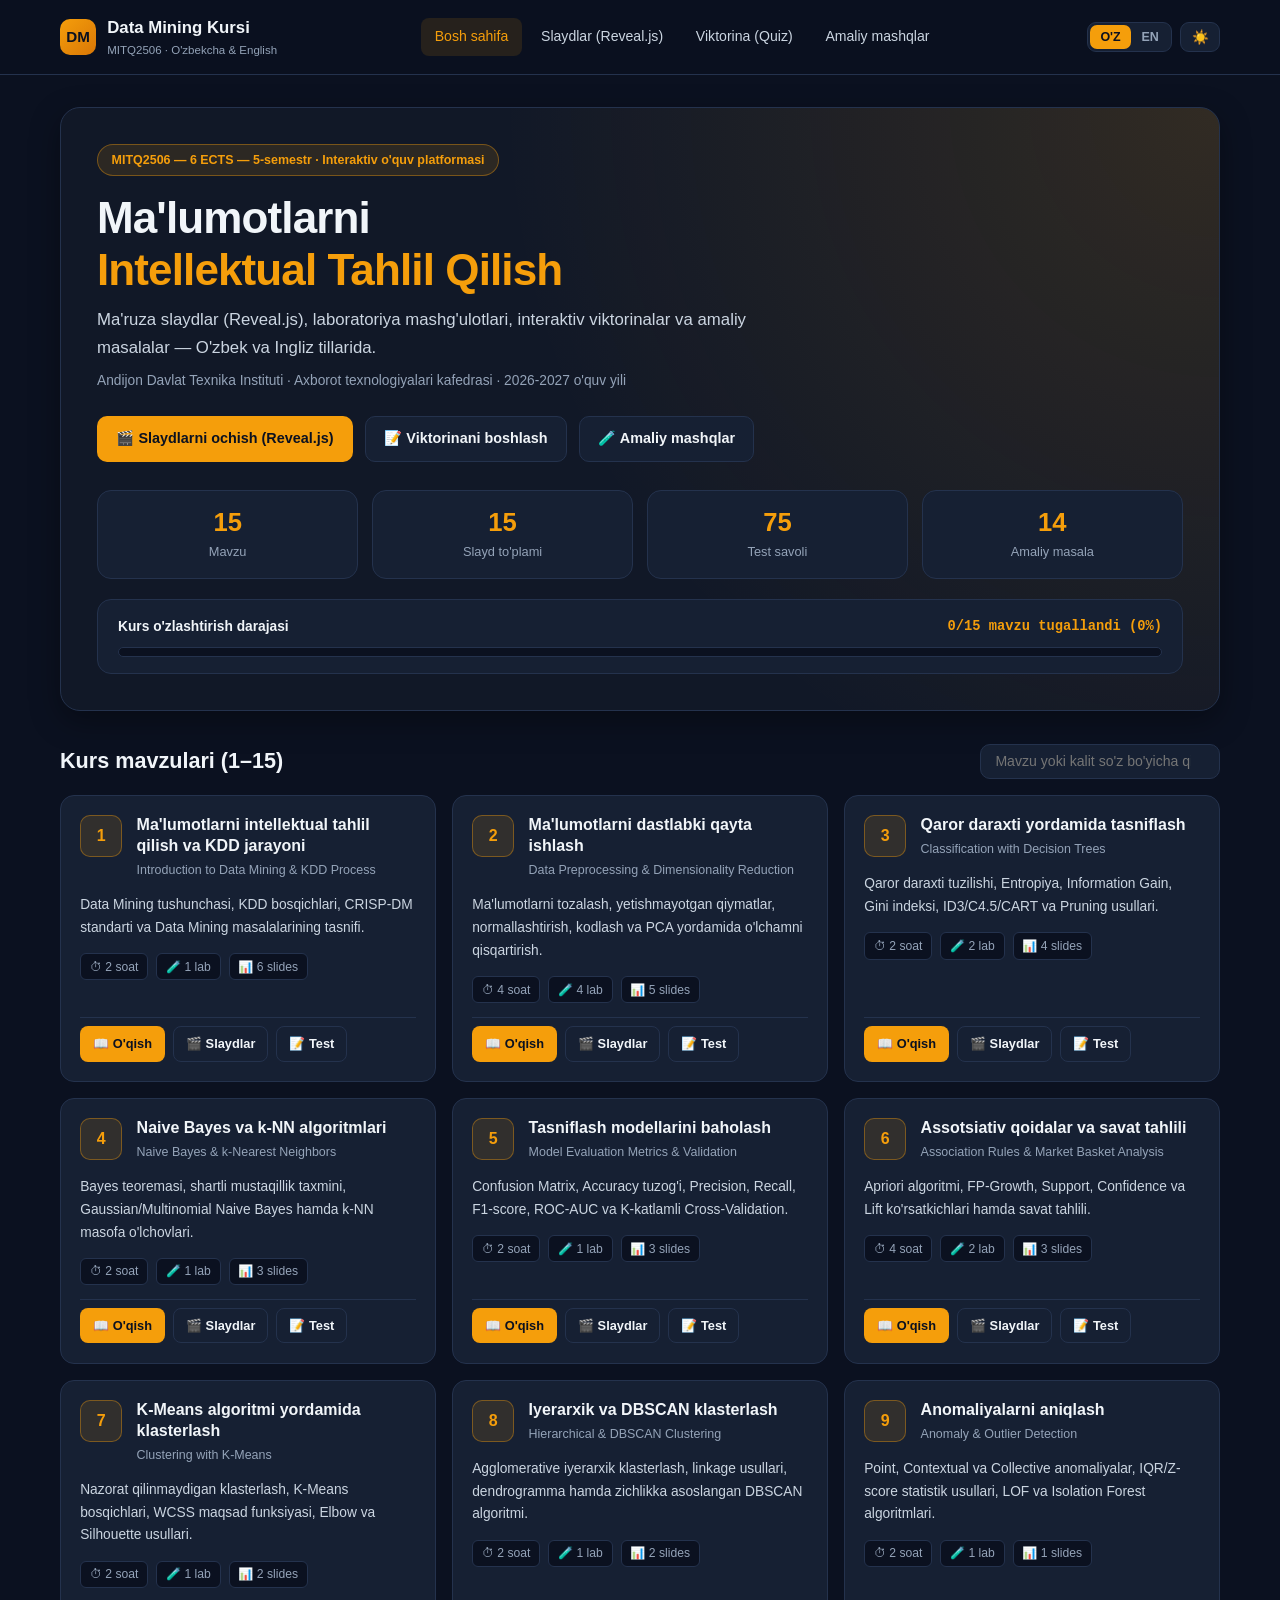
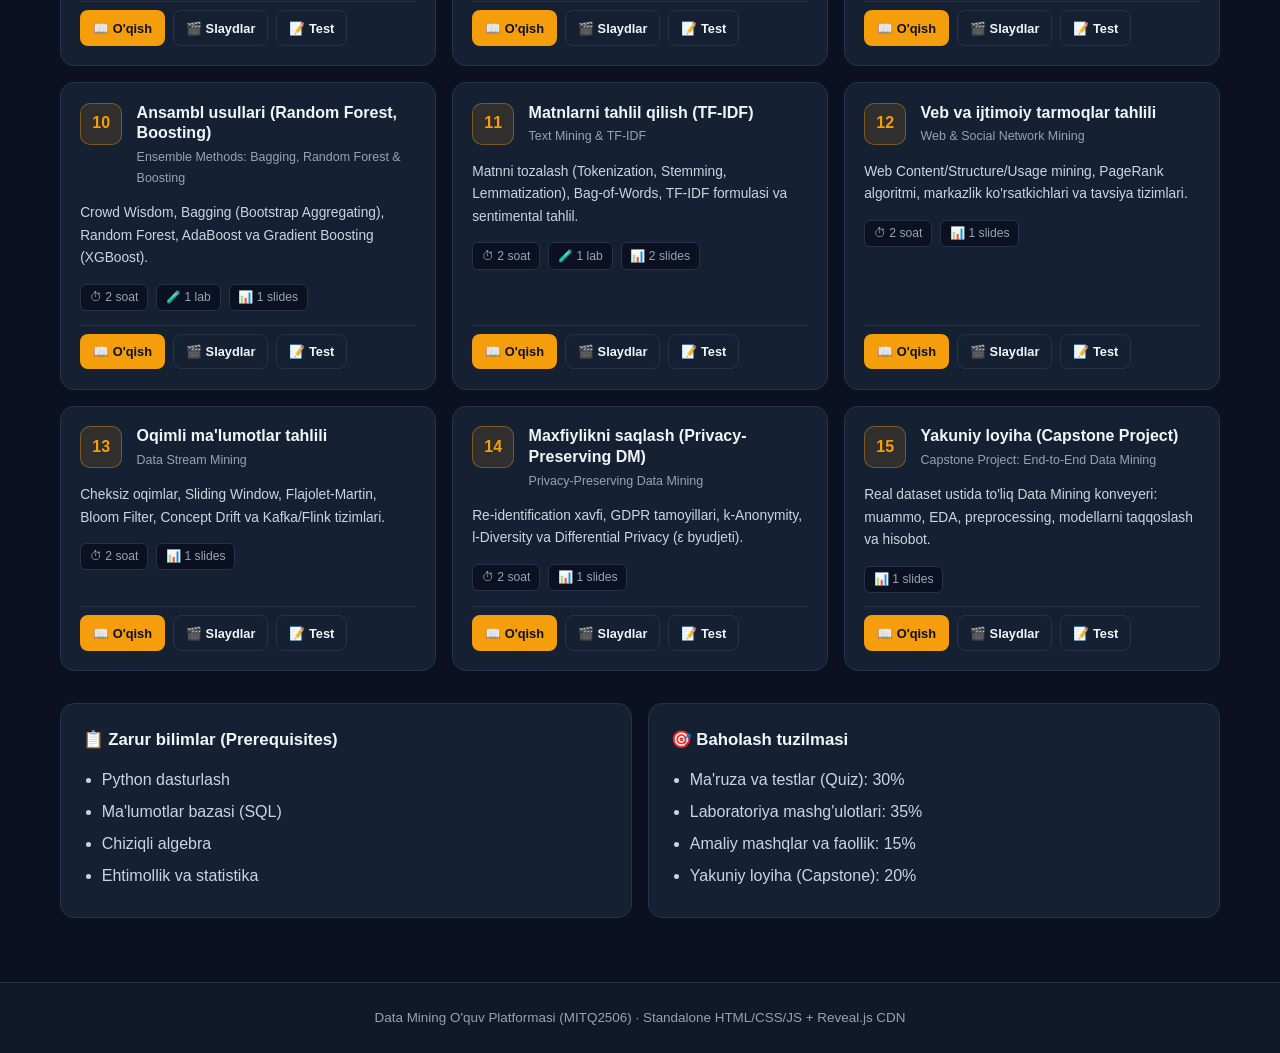
==== index.html @ debf4caa "Initial course platform" ====
<!DOCTYPE html>
<html lang="uz">
<head>
  <meta charset="UTF-8">
  <meta name="viewport" content="width=device-width, initial-scale=1.0">
  <title>Data Mining Kursi (MITQ2506) — Interactive Learning Platform</title>
  <link rel="stylesheet" href="css/styles.css">
</head>
<body>
  <header class="site-header" id="site-header"></header>
  <main class="container" id="home-root"></main>
  <footer class="site-footer" id="site-footer"></footer>

  <script src="js/i18n.js"></script>
  <script src="js/data-topics-1.js"></script>
  <script src="js/data-topics-2.js"></script>
  <script src="js/data-topics-3.js"></script>
  <script src="js/data-practice.js"></script>
  <script src="js/app.js"></script>
</body>
</html>
---- css/styles.css ----
:root {
  --bg-primary: #0b1120;
  --bg-secondary: #111827;
  --bg-card: #162033;
  --bg-card-hover: #1c2942;
  --bg-code: #080d18;
  --border-color: #24324d;
  --border-accent: rgba(245, 158, 11, 0.38);
  --text-primary: #f1f5f9;
  --text-secondary: #cbd5e1;
  --text-muted: #94a3b8;
  --accent: #f59e0b;
  --accent-hover: #fbbf24;
  --accent-soft: rgba(245, 158, 11, 0.12);
  --emerald: #10b981;
  --emerald-soft: rgba(16, 185, 129, 0.14);
  --red: #ef4444;
  --red-soft: rgba(239, 68, 68, 0.14);
  --blue: #3b82f6;
  --blue-soft: rgba(59, 130, 246, 0.14);
  --shadow: 0 10px 30px rgba(0, 0, 0, 0.35);
  --radius: 14px;
  --font-sans: 'Inter', -apple-system, BlinkMacSystemFont, 'Segoe UI', Roboto, sans-serif;
  --font-mono: 'JetBrains Mono', 'Fira Code', Consolas, monospace;
}

[data-theme="light"] {
  --bg-primary: #f8fafc;
  --bg-secondary: #ffffff;
  --bg-card: #ffffff;
  --bg-card-hover: #f1f5f9;
  --bg-code: #0f172a;
  --border-color: #e2e8f0;
  --border-accent: rgba(217, 119, 6, 0.45);
  --text-primary: #0f172a;
  --text-secondary: #334155;
  --text-muted: #64748b;
  --accent: #d97706;
  --accent-hover: #b45309;
  --accent-soft: rgba(217, 119, 6, 0.1);
  --shadow: 0 8px 24px rgba(15, 23, 42, 0.08);
}

*, *::before, *::after {
  box-sizing: border-box;
}

html {
  scroll-behavior: smooth;
}

body {
  margin: 0;
  font-family: var(--font-sans);
  background-color: var(--bg-primary);
  color: var(--text-primary);
  line-height: 1.65;
  min-height: 100vh;
  display: flex;
  flex-direction: column;
}

a {
  color: var(--accent);
  text-decoration: none;
}

a:hover {
  text-decoration: underline;
}

/* Header & Navigation */
.site-header {
  position: sticky;
  top: 0;
  z-index: 50;
  background: rgba(11, 17, 32, 0.9);
  backdrop-filter: blur(12px);
  border-bottom: 1px solid var(--border-color);
}

[data-theme="light"] .site-header {
  background: rgba(255, 255, 255, 0.92);
}

.header-inner {
  max-width: 1200px;
  margin: 0 auto;
  padding: 0.85rem 1.25rem;
  display: flex;
  align-items: center;
  justify-content: space-between;
  gap: 1rem;
  flex-wrap: wrap;
}

.brand {
  display: flex;
  align-items: center;
  gap: 0.7rem;
  color: var(--text-primary);
  font-weight: 700;
  font-size: 1.05rem;
  text-decoration: none !important;
}

.brand-badge {
  width: 36px;
  height: 36px;
  border-radius: 10px;
  background: linear-gradient(135deg, #f59e0b, #d97706);
  color: #0b1120;
  display: grid;
  place-items: center;
  font-weight: 800;
  font-size: 0.95rem;
}

.brand-sub {
  display: block;
  font-size: 0.72rem;
  font-weight: 500;
  color: var(--text-muted);
}

.nav-links {
  display: flex;
  align-items: center;
  gap: 0.35rem;
  flex-wrap: wrap;
}

.nav-link {
  padding: 0.45rem 0.85rem;
  border-radius: 8px;
  font-size: 0.88rem;
  font-weight: 500;
  color: var(--text-secondary);
  transition: background 0.18s, color 0.18s;
  text-decoration: none !important;
}

.nav-link:hover,
.nav-link.active {
  background: var(--accent-soft);
  color: var(--accent);
}

.header-controls {
  display: flex;
  align-items: center;
  gap: 0.5rem;
}

.lang-toggle {
  display: inline-flex;
  background: var(--bg-card);
  border: 1px solid var(--border-color);
  border-radius: 9px;
  padding: 2px;
}

.lang-btn {
  border: none;
  background: transparent;
  color: var(--text-muted);
  font-size: 0.78rem;
  font-weight: 600;
  padding: 0.32rem 0.65rem;
  border-radius: 7px;
  cursor: pointer;
  transition: all 0.15s;
}

.lang-btn.active {
  background: var(--accent);
  color: #0b1120;
}

.icon-btn {
  background: var(--bg-card);
  border: 1px solid var(--border-color);
  color: var(--text-primary);
  border-radius: 9px;
  padding: 0.38rem 0.65rem;
  font-size: 0.85rem;
  cursor: pointer;
  transition: border-color 0.18s;
}

.icon-btn:hover {
  border-color: var(--accent);
}

/* Main container */
.container {
  max-width: 1200px;
  width: 100%;
  margin: 0 auto;
  padding: 2rem 1.25rem 4rem;
  flex: 1;
}

.narrow-container {
  max-width: 920px;
}

/* Hero */
.hero {
  background: radial-gradient(circle at top right, rgba(245, 158, 11, 0.14), transparent 55%),
              var(--bg-secondary);
  border: 1px solid var(--border-color);
  border-radius: 20px;
  padding: 2.25rem;
  margin-bottom: 2rem;
  box-shadow: var(--shadow);
}

.pill {
  display: inline-flex;
  align-items: center;
  gap: 0.4rem;
  font-size: 0.78rem;
  font-weight: 600;
  color: var(--accent);
  background: var(--accent-soft);
  border: 1px solid var(--border-accent);
  padding: 0.3rem 0.85rem;
  border-radius: 999px;
  margin-bottom: 1rem;
}

.hero h1 {
  margin: 0 0 0.65rem;
  font-size: clamp(1.85rem, 3.6vw, 2.75rem);
  line-height: 1.18;
  letter-spacing: -0.02em;
}

.hero h1 span {
  color: var(--accent);
}

.hero-subtitle {
  color: var(--text-secondary);
  font-size: 1.05rem;
  max-width: 720px;
  margin: 0 0 0.5rem;
}

.hero-meta {
  color: var(--text-muted);
  font-size: 0.86rem;
  margin-bottom: 1.5rem;
}

.hero-actions {
  display: flex;
  flex-wrap: wrap;
  gap: 0.75rem;
  margin-bottom: 1.75rem;
}

.btn {
  display: inline-flex;
  align-items: center;
  justify-content: center;
  gap: 0.45rem;
  padding: 0.62rem 1.15rem;
  border-radius: 10px;
  font-weight: 600;
  font-size: 0.9rem;
  border: 1px solid transparent;
  cursor: pointer;
  transition: transform 0.12s, background 0.18s, border-color 0.18s;
  text-decoration: none !important;
}

.btn:hover {
  transform: translateY(-1px);
}

.btn-primary {
  background: var(--accent);
  color: #0b1120;
}

.btn-primary:hover {
  background: var(--accent-hover);
}

.btn-secondary {
  background: var(--bg-card);
  color: var(--text-primary);
  border-color: var(--border-color);
}

.btn-secondary:hover {
  border-color: var(--accent);
  color: var(--accent);
}

.btn-emerald {
  background: var(--emerald-soft);
  color: var(--emerald);
  border-color: rgba(16, 185, 129, 0.35);
}

.btn-sm {
  padding: 0.4rem 0.75rem;
  font-size: 0.8rem;
  border-radius: 8px;
}

/* Stats & Progress */
.stats-grid {
  display: grid;
  grid-template-columns: repeat(auto-fit, minmax(150px, 1fr));
  gap: 0.85rem;
  margin-bottom: 1.25rem;
}

.stat-card {
  background: var(--bg-card);
  border: 1px solid var(--border-color);
  border-radius: var(--radius);
  padding: 1rem;
  text-align: center;
}

.stat-value {
  font-size: 1.6rem;
  font-weight: 800;
  color: var(--accent);
  line-height: 1.2;
}

.stat-label {
  font-size: 0.8rem;
  color: var(--text-muted);
  margin-top: 0.2rem;
}

.progress-box {
  background: var(--bg-card);
  border: 1px solid var(--border-color);
  border-radius: var(--radius);
  padding: 1rem 1.25rem;
}

.progress-header {
  display: flex;
  justify-content: space-between;
  align-items: center;
  font-size: 0.86rem;
  font-weight: 600;
  margin-bottom: 0.55rem;
}

.progress-track {
  width: 100%;
  height: 10px;
  border-radius: 999px;
  background: var(--bg-primary);
  overflow: hidden;
  border: 1px solid var(--border-color);
}

.progress-fill {
  height: 100%;
  background: linear-gradient(90deg, #f59e0b, #10b981);
  border-radius: 999px;
  transition: width 0.35s ease;
}

/* Filter bar */
.section-header {
  display: flex;
  align-items: center;
  justify-content: space-between;
  gap: 1rem;
  flex-wrap: wrap;
  margin: 2rem 0 1rem;
}

.section-title {
  margin: 0;
  font-size: 1.35rem;
  font-weight: 700;
}

.search-input {
  background: var(--bg-card);
  border: 1px solid var(--border-color);
  color: var(--text-primary);
  padding: 0.52rem 0.9rem;
  border-radius: 10px;
  font-size: 0.88rem;
  min-width: 240px;
}

.search-input:focus {
  outline: none;
  border-color: var(--accent);
}

/* Topics Grid */
.topics-grid {
  display: grid;
  grid-template-columns: repeat(auto-fill, minmax(340px, 1fr));
  gap: 1rem;
}

.topic-card {
  background: var(--bg-card);
  border: 1px solid var(--border-color);
  border-radius: var(--radius);
  padding: 1.2rem;
  display: flex;
  flex-direction: column;
  gap: 0.85rem;
  transition: border-color 0.2s, transform 0.15s, background 0.2s;
}

.topic-card:hover {
  border-color: var(--border-accent);
  background: var(--bg-card-hover);
  transform: translateY(-2px);
}

.topic-card-top {
  display: flex;
  align-items: flex-start;
  gap: 0.9rem;
}

.topic-num {
  width: 42px;
  height: 42px;
  flex-shrink: 0;
  border-radius: 10px;
  display: grid;
  place-items: center;
  font-weight: 800;
  font-size: 1rem;
  background: var(--accent-soft);
  color: var(--accent);
  border: 1px solid var(--border-accent);
}

.topic-num.done {
  background: var(--emerald-soft);
  color: var(--emerald);
  border-color: rgba(16, 185, 129, 0.4);
}

.topic-title {
  font-weight: 700;
  font-size: 1rem;
  line-height: 1.3;
  color: var(--text-primary);
}

.topic-subtitle {
  font-size: 0.78rem;
  color: var(--text-muted);
  margin-top: 0.2rem;
}

.topic-desc {
  font-size: 0.86rem;
  color: var(--text-secondary);
  margin: 0;
}

.topic-meta {
  display: flex;
  flex-wrap: wrap;
  gap: 0.5rem;
  font-size: 0.76rem;
  color: var(--text-muted);
}

.tag {
  background: var(--bg-primary);
  border: 1px solid var(--border-color);
  padding: 0.16rem 0.55rem;
  border-radius: 6px;
}

.topic-actions {
  display: flex;
  flex-wrap: wrap;
  gap: 0.5rem;
  margin-top: auto;
  padding-top: 0.5rem;
  border-top: 1px solid var(--border-color);
}

/* Info Grid (Prerequisites & Rubric) */
.info-grid {
  display: grid;
  grid-template-columns: repeat(auto-fit, minmax(290px, 1fr));
  gap: 1rem;
  margin-top: 2rem;
}

.panel {
  background: var(--bg-card);
  border: 1px solid var(--border-color);
  border-radius: var(--radius);
  padding: 1.35rem;
}

.panel h3 {
  margin-top: 0;
  font-size: 1.05rem;
  margin-bottom: 0.85rem;
}

/* Topic Page Layout */
.topic-layout {
  display: grid;
  grid-template-columns: 260px 1fr;
  gap: 1.75rem;
  align-items: start;
}

@media (max-width: 900px) {
  .topic-layout {
    grid-template-columns: 1fr;
  }
}

.sidebar {
  position: sticky;
  top: 76px;
  background: var(--bg-card);
  border: 1px solid var(--border-color);
  border-radius: var(--radius);
  padding: 1rem;
  max-height: calc(100vh - 96px);
  overflow-y: auto;
}

.sidebar-title {
  font-size: 0.78rem;
  text-transform: uppercase;
  letter-spacing: 0.06em;
  color: var(--text-muted);
  margin-bottom: 0.6rem;
  font-weight: 700;
}

.sidebar-item {
  display: flex;
  align-items: center;
  gap: 0.55rem;
  padding: 0.45rem 0.6rem;
  border-radius: 8px;
  font-size: 0.82rem;
  color: var(--text-secondary);
  text-decoration: none !important;
  margin-bottom: 0.2rem;
}

.sidebar-item:hover {
  background: var(--bg-card-hover);
  color: var(--text-primary);
}

.sidebar-item.active {
  background: var(--accent-soft);
  color: var(--accent);
  font-weight: 600;
}

/* Lecture Article */
.lecture-card {
  background: var(--bg-secondary);
  border: 1px solid var(--border-color);
  border-radius: 18px;
  padding: 2rem;
  margin-bottom: 1.5rem;
}

.lecture-section {
  padding-bottom: 1.4rem;
  margin-bottom: 1.4rem;
  border-bottom: 1px solid var(--border-color);
}

.lecture-section:last-child {
  border-bottom: none;
  margin-bottom: 0;
  padding-bottom: 0;
}

.lecture-section h2 {
  font-size: 1.25rem;
  color: var(--accent);
  margin: 0 0 0.75rem;
}

.lecture-section h3 {
  font-size: 1.02rem;
  margin: 1rem 0 0.45rem;
}

.formula-box {
  background: var(--bg-code);
  color: #fde68a;
  border: 1px solid var(--border-accent);
  border-radius: 10px;
  padding: 0.75rem 1rem;
  font-family: var(--font-mono);
  font-size: 0.92rem;
  margin: 0.75rem 0;
  overflow-x: auto;
}

.callout {
  background: var(--blue-soft);
  border-left: 4px solid var(--blue);
  padding: 0.85rem 1rem;
  border-radius: 0 10px 10px 0;
  margin: 0.9rem 0;
  font-size: 0.92rem;
}

.callout.warn {
  background: var(--accent-soft);
  border-left-color: var(--accent);
}

/* Tables */
.data-table-wrap {
  overflow-x: auto;
  margin: 0.9rem 0;
}

table.data-table {
  width: 100%;
  border-collapse: collapse;
  font-size: 0.88rem;
}

table.data-table th,
table.data-table td {
  border: 1px solid var(--border-color);
  padding: 0.55rem 0.75rem;
  text-align: left;
}

table.data-table th {
  background: var(--bg-card);
  color: var(--accent);
  font-weight: 600;
}

/* Code Block */
.code-wrap {
  background: var(--bg-code);
  border: 1px solid var(--border-color);
  border-radius: 12px;
  overflow: hidden;
  margin: 1rem 0;
}

.code-header {
  display: flex;
  justify-content: space-between;
  align-items: center;
  padding: 0.5rem 0.9rem;
  background: rgba(255, 255, 255, 0.04);
  border-bottom: 1px solid var(--border-color);
  font-size: 0.78rem;
  color: #94a3b8;
  font-family: var(--font-mono);
}

.code-wrap pre {
  margin: 0;
  padding: 1rem;
  overflow-x: auto;
  font-family: var(--font-mono);
  font-size: 0.84rem;
  line-height: 1.55;
  color: #e2e8f0;
}

/* Quiz Engine */
.quiz-box {
  background: var(--bg-secondary);
  border: 1px solid var(--border-color);
  border-radius: 18px;
  padding: 1.5rem;
  margin-bottom: 1.5rem;
}

.quiz-header {
  display: flex;
  justify-content: space-between;
  align-items: center;
  flex-wrap: wrap;
  gap: 0.75rem;
  padding-bottom: 1rem;
  margin-bottom: 1.25rem;
  border-bottom: 1px solid var(--border-color);
}

.quiz-question {
  background: var(--bg-card);
  border: 1px solid var(--border-color);
  border-radius: 12px;
  padding: 1.15rem;
  margin-bottom: 1rem;
}

.quiz-q-title {
  font-weight: 600;
  margin-bottom: 0.8rem;
  font-size: 0.96rem;
}

.quiz-options {
  display: grid;
  gap: 0.5rem;
}

.quiz-option {
  width: 100%;
  text-align: left;
  padding: 0.68rem 0.9rem;
  border-radius: 9px;
  border: 1px solid var(--border-color);
  background: var(--bg-secondary);
  color: var(--text-secondary);
  font-size: 0.89rem;
  cursor: pointer;
  display: flex;
  align-items: flex-start;
  gap: 0.65rem;
  transition: border-color 0.15s, background 0.15s;
}

.quiz-option:hover:not(:disabled) {
  border-color: var(--accent);
  color: var(--text-primary);
}

.quiz-option.correct {
  border-color: var(--emerald);
  background: var(--emerald-soft);
  color: var(--text-primary);
}

.quiz-option.wrong {
  border-color: var(--red);
  background: var(--red-soft);
  color: var(--text-primary);
}

.opt-letter {
  font-family: var(--font-mono);
  font-weight: 700;
  font-size: 0.78rem;
  padding: 0.12rem 0.45rem;
  border-radius: 5px;
  background: var(--bg-primary);
  color: var(--accent);
  flex-shrink: 0;
}

.quiz-feedback {
  margin-top: 0.65rem;
  padding: 0.6rem 0.8rem;
  border-radius: 8px;
  font-size: 0.83rem;
}

.quiz-feedback.ok {
  background: var(--emerald-soft);
  color: var(--emerald);
}

.quiz-feedback.bad {
  background: var(--red-soft);
  color: #fca5a5;
}

[data-theme="light"] .quiz-feedback.bad {
  color: #b91c1c;
}

/* Practice & Interactive Calculators */
.tabs {
  display: flex;
  flex-wrap: wrap;
  gap: 0.5rem;
  margin-bottom: 1.25rem;
}

.tab-btn {
  padding: 0.5rem 0.95rem;
  border-radius: 9px;
  border: 1px solid var(--border-color);
  background: var(--bg-card);
  color: var(--text-secondary);
  font-size: 0.86rem;
  font-weight: 600;
  cursor: pointer;
}

.tab-btn.active {
  background: var(--accent);
  color: #0b1120;
  border-color: var(--accent);
}

.practice-card {
  background: var(--bg-card);
  border: 1px solid var(--border-color);
  border-radius: var(--radius);
  padding: 1.25rem;
  margin-bottom: 1rem;
}

.practice-meta {
  display: flex;
  flex-wrap: wrap;
  gap: 0.5rem;
  margin-bottom: 0.6rem;
  font-size: 0.75rem;
}

.badge {
  padding: 0.16rem 0.55rem;
  border-radius: 6px;
  font-weight: 600;
}

.badge-topic { background: var(--blue-soft); color: #60a5fa; }
.badge-easy { background: var(--emerald-soft); color: var(--emerald); }
.badge-medium { background: var(--accent-soft); color: var(--accent); }
.badge-hard { background: var(--red-soft); color: #f87171; }

.collapsible-body {
  display: none;
  margin-top: 0.75rem;
  padding: 0.85rem 1rem;
  border-radius: 10px;
  background: var(--bg-secondary);
  border: 1px solid var(--border-color);
  font-size: 0.89rem;
}

.collapsible-body.open {
  display: block;
}

.calc-grid {
  display: grid;
  grid-template-columns: repeat(auto-fit, minmax(220px, 1fr));
  gap: 0.9rem;
  margin: 1rem 0;
}

.input-group label {
  display: block;
  font-size: 0.8rem;
  color: var(--text-muted);
  margin-bottom: 0.3rem;
}

.input-group input,
.input-group select,
.input-group textarea {
  width: 100%;
  padding: 0.52rem 0.75rem;
  border-radius: 8px;
  border: 1px solid var(--border-color);
  background: var(--bg-primary);
  color: var(--text-primary);
  font-family: inherit;
  font-size: 0.88rem;
}

.result-grid {
  display: grid;
  grid-template-columns: repeat(auto-fit, minmax(150px, 1fr));
  gap: 0.75rem;
  margin-top: 1rem;
}

.result-box {
  background: var(--bg-primary);
  border: 1px solid var(--border-color);
  border-radius: 10px;
  padding: 0.8rem;
  text-align: center;
}

.result-box .val {
  font-size: 1.25rem;
  font-weight: 800;
  color: var(--accent);
  font-family: var(--font-mono);
}

.result-box .lbl {
  font-size: 0.75rem;
  color: var(--text-muted);
}

/* Footer */
.site-footer {
  border-top: 1px solid var(--border-color);
  background: var(--bg-secondary);
  padding: 1.5rem 1.25rem;
  text-align: center;
  font-size: 0.84rem;
  color: var(--text-muted);
}

@media (max-width: 640px) {
  .hero { padding: 1.4rem; }
  .lecture-card { padding: 1.25rem; }
  .topics-grid { grid-template-columns: 1fr; }
}
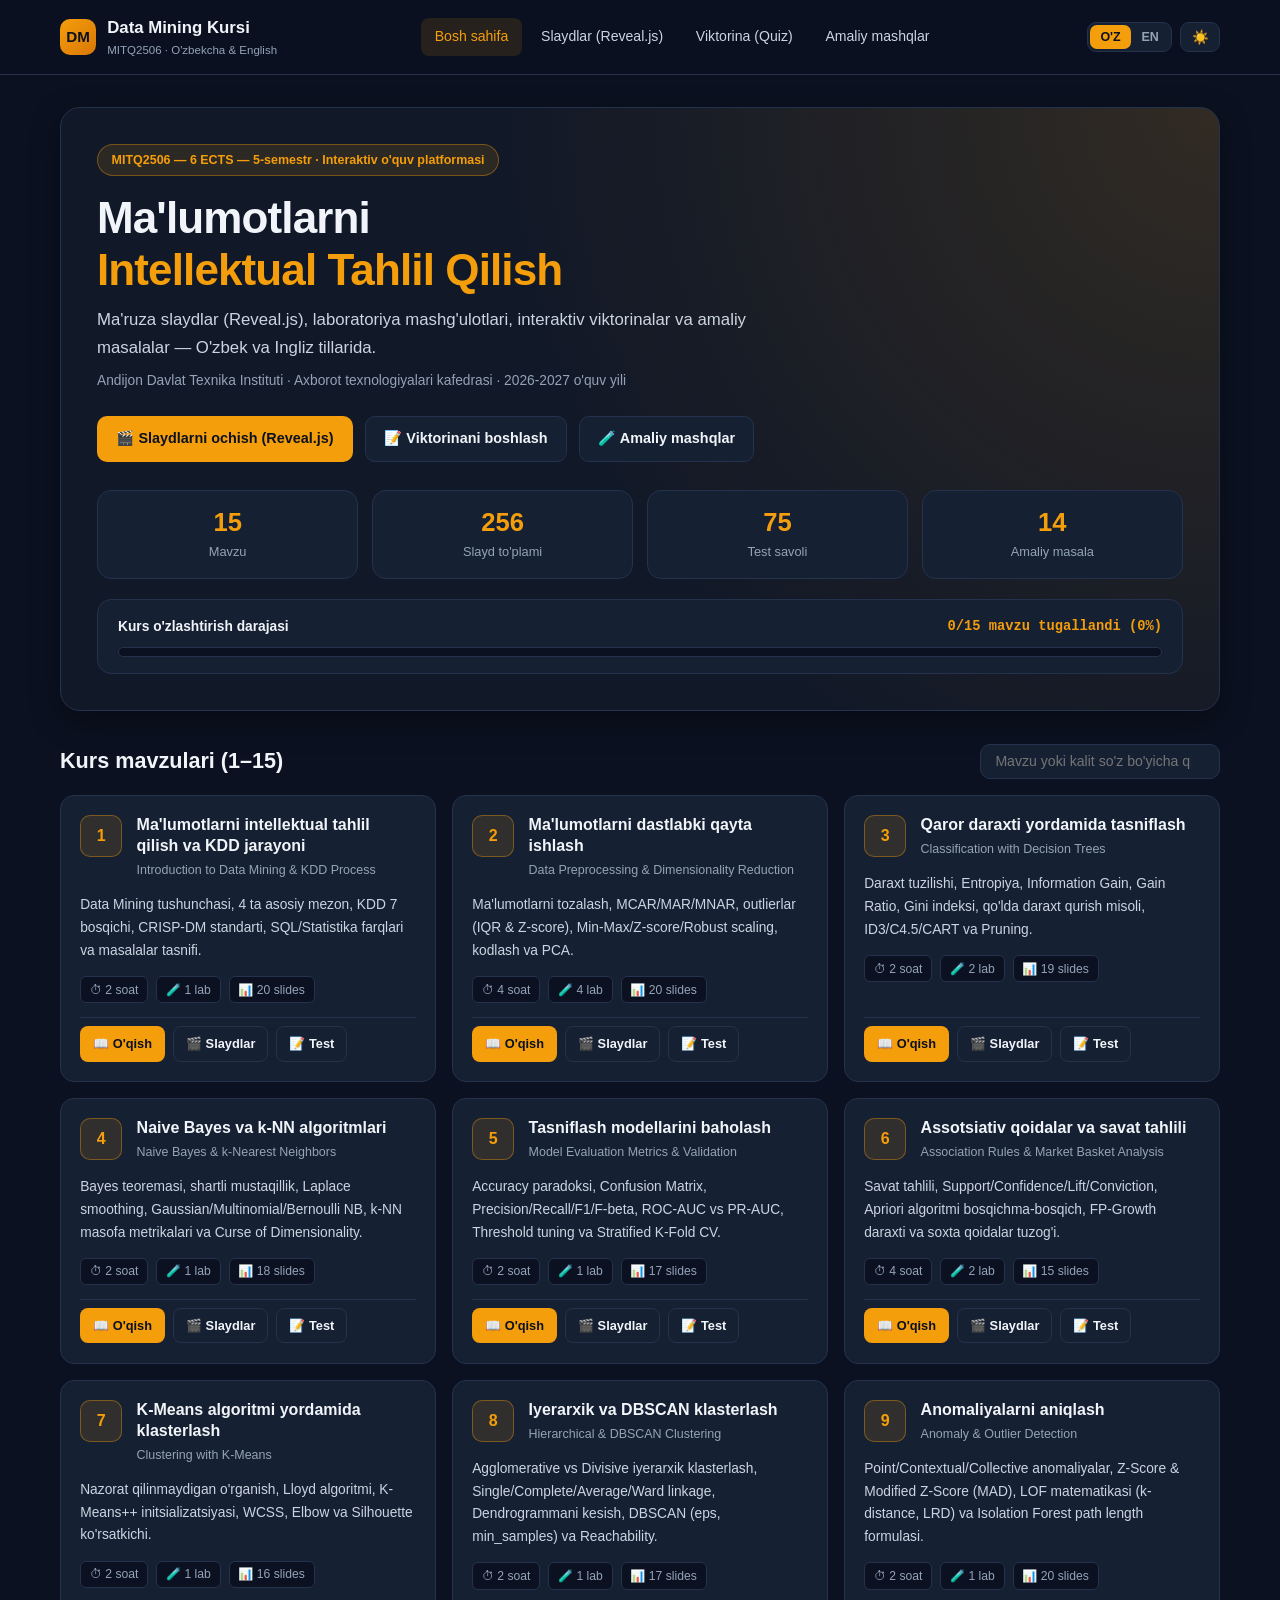
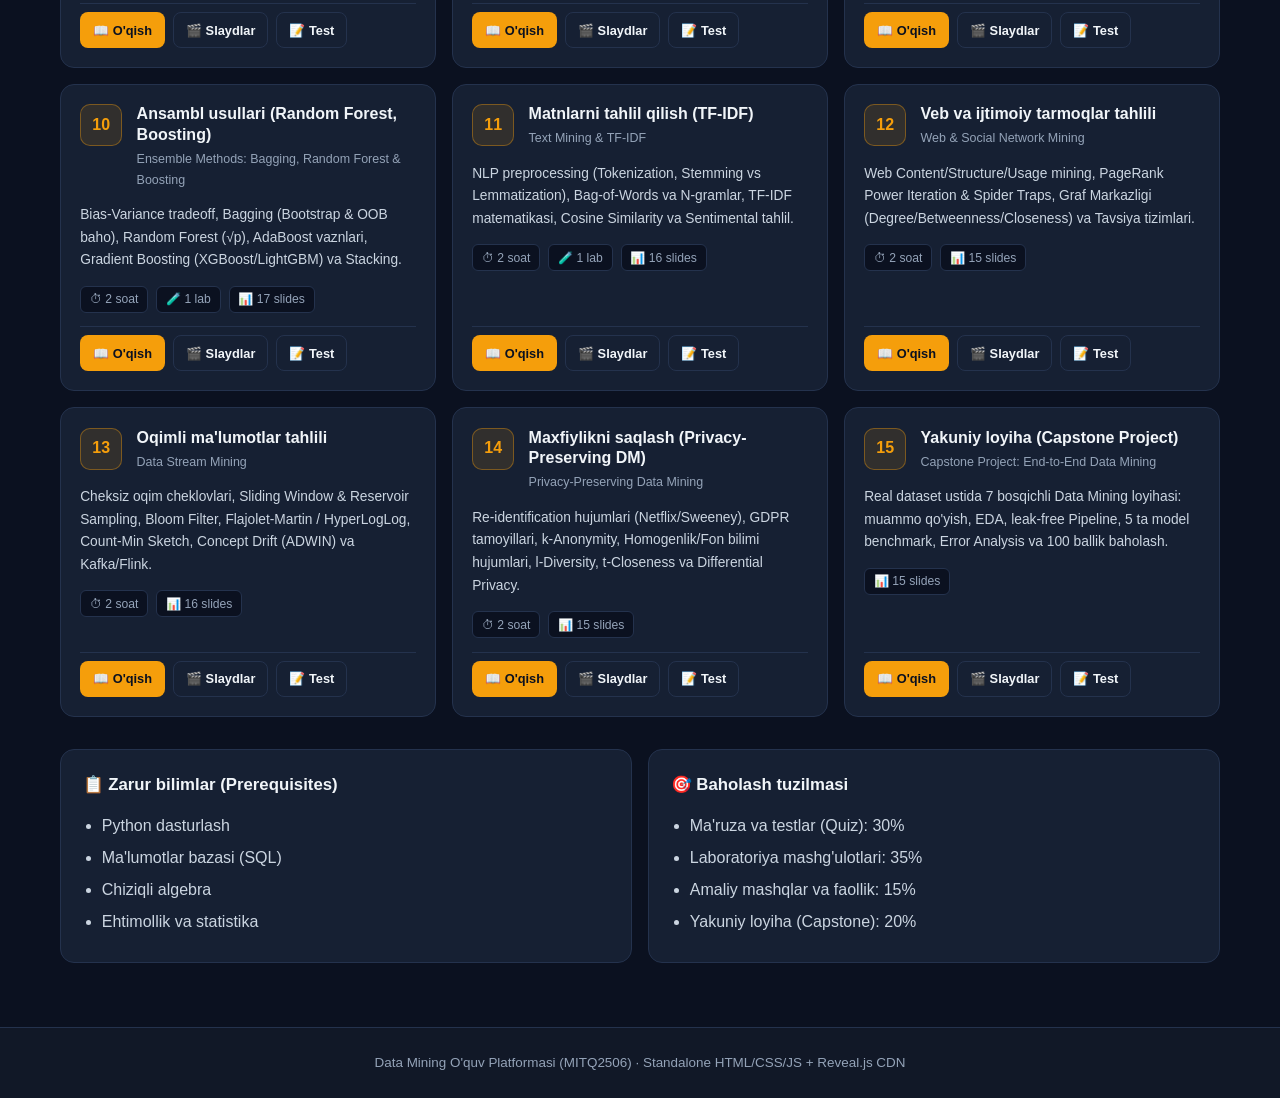
==== commit e7340441: "Enrich all 15 topics with 80-min lectures, KaTeX, interactive widgets, and 3-step labs" ====
--- a/index.html
+++ b/index.html
@@ -15,6 +15,8 @@
   <script src="js/data-topics-1.js"></script>
   <script src="js/data-topics-2.js"></script>
   <script src="js/data-topics-3.js"></script>
+  <script src="js/data-topics-4.js"></script>
+  <script src="js/data-topics-5.js"></script>
   <script src="js/data-practice.js"></script>
   <script src="js/app.js"></script>
 </body>
--- a/css/styles.css
+++ b/css/styles.css
@@ -928,3 +928,37 @@
   .lecture-card { padding: 1.25rem; }
   .topics-grid { grid-template-columns: 1fr; }
 }
+
+/* Multi-step Lab & Embedded Interactive Widgets */
+.widget-wrap {
+  margin: 1rem 0;
+}
+
+.lab-step {
+  background: var(--bg-card);
+  border: 1px solid var(--border-color);
+  border-radius: 12px;
+  padding: 1rem 1.15rem;
+  margin-bottom: 1rem;
+}
+
+.lab-step-title {
+  font-weight: 700;
+  color: var(--accent);
+  margin: 0 0 0.4rem;
+  font-size: 0.98rem;
+}
+
+.discussion-box {
+  background: var(--accent-soft);
+  border: 1px solid var(--border-accent);
+  border-radius: 12px;
+  padding: 1rem 1.15rem;
+  margin: 1rem 0;
+}
+
+.katex-display {
+  overflow-x: auto;
+  overflow-y: hidden;
+  padding: 0.25rem 0;
+}
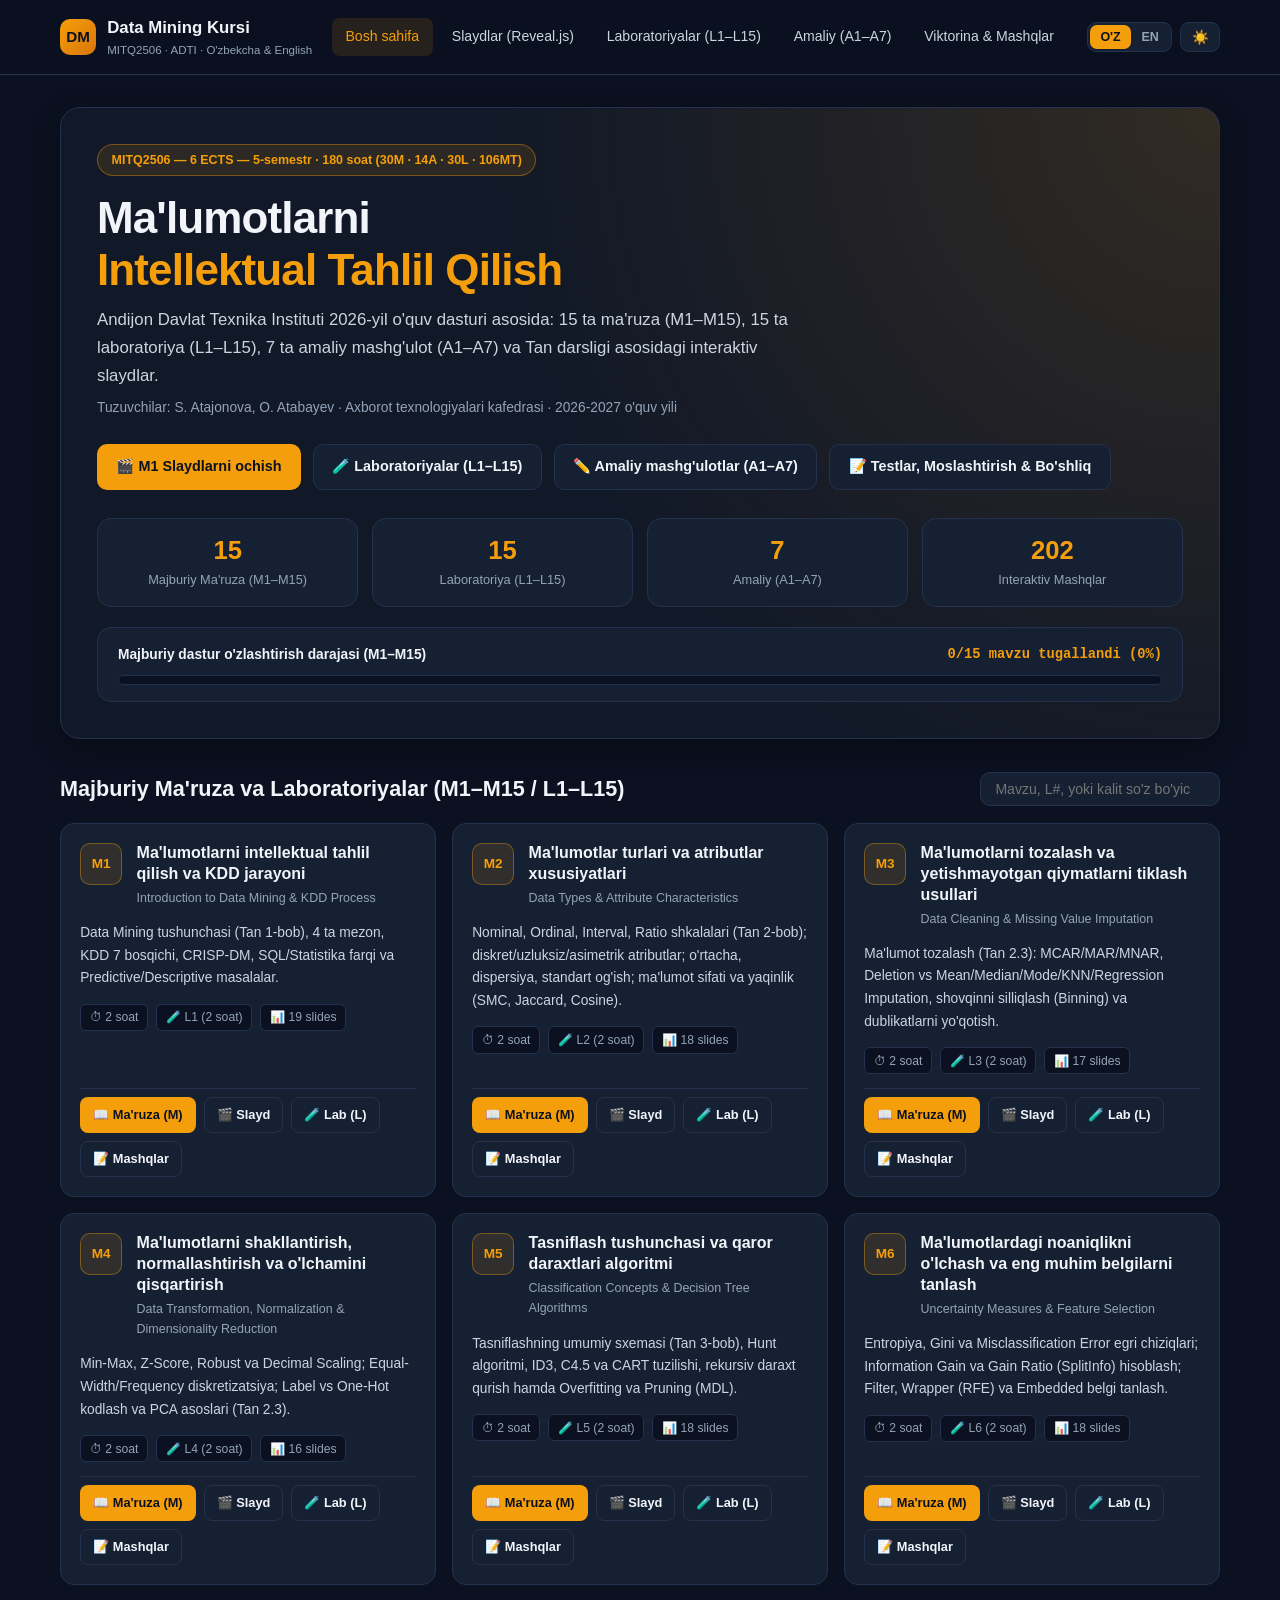
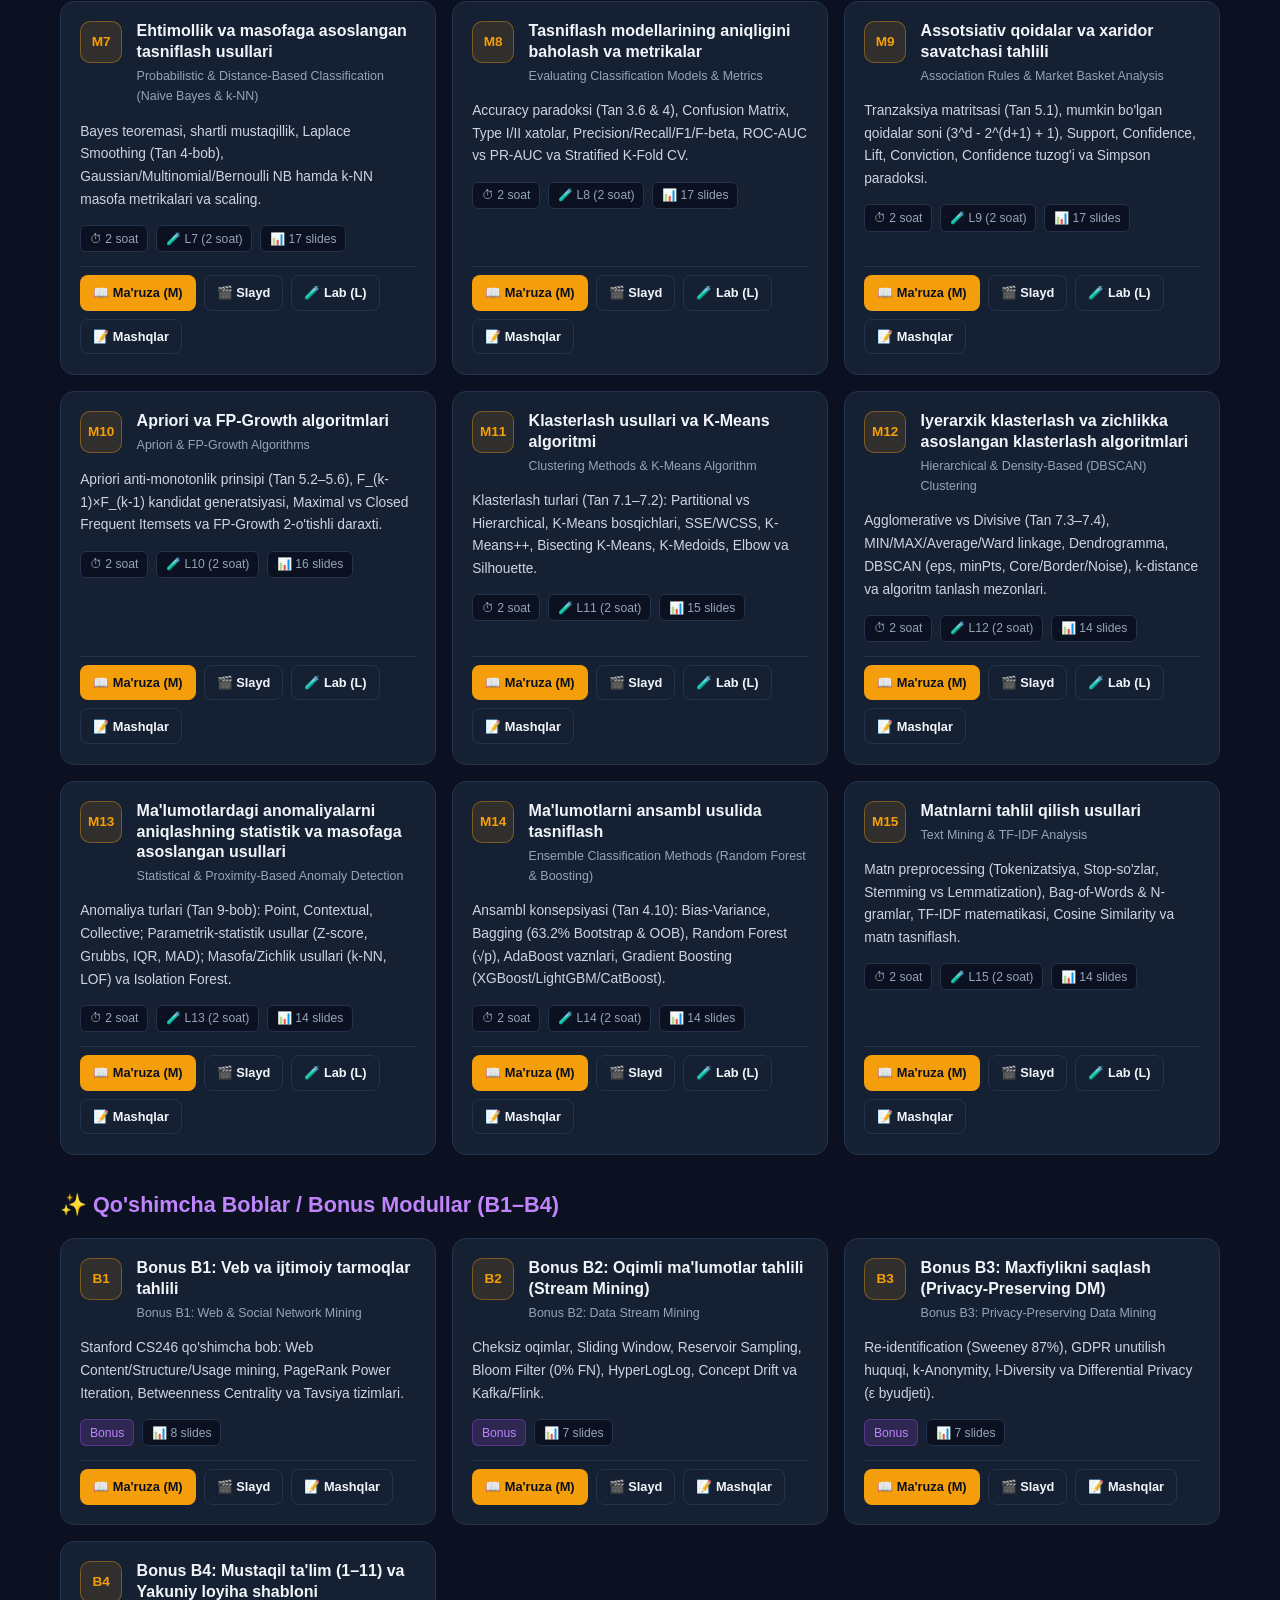
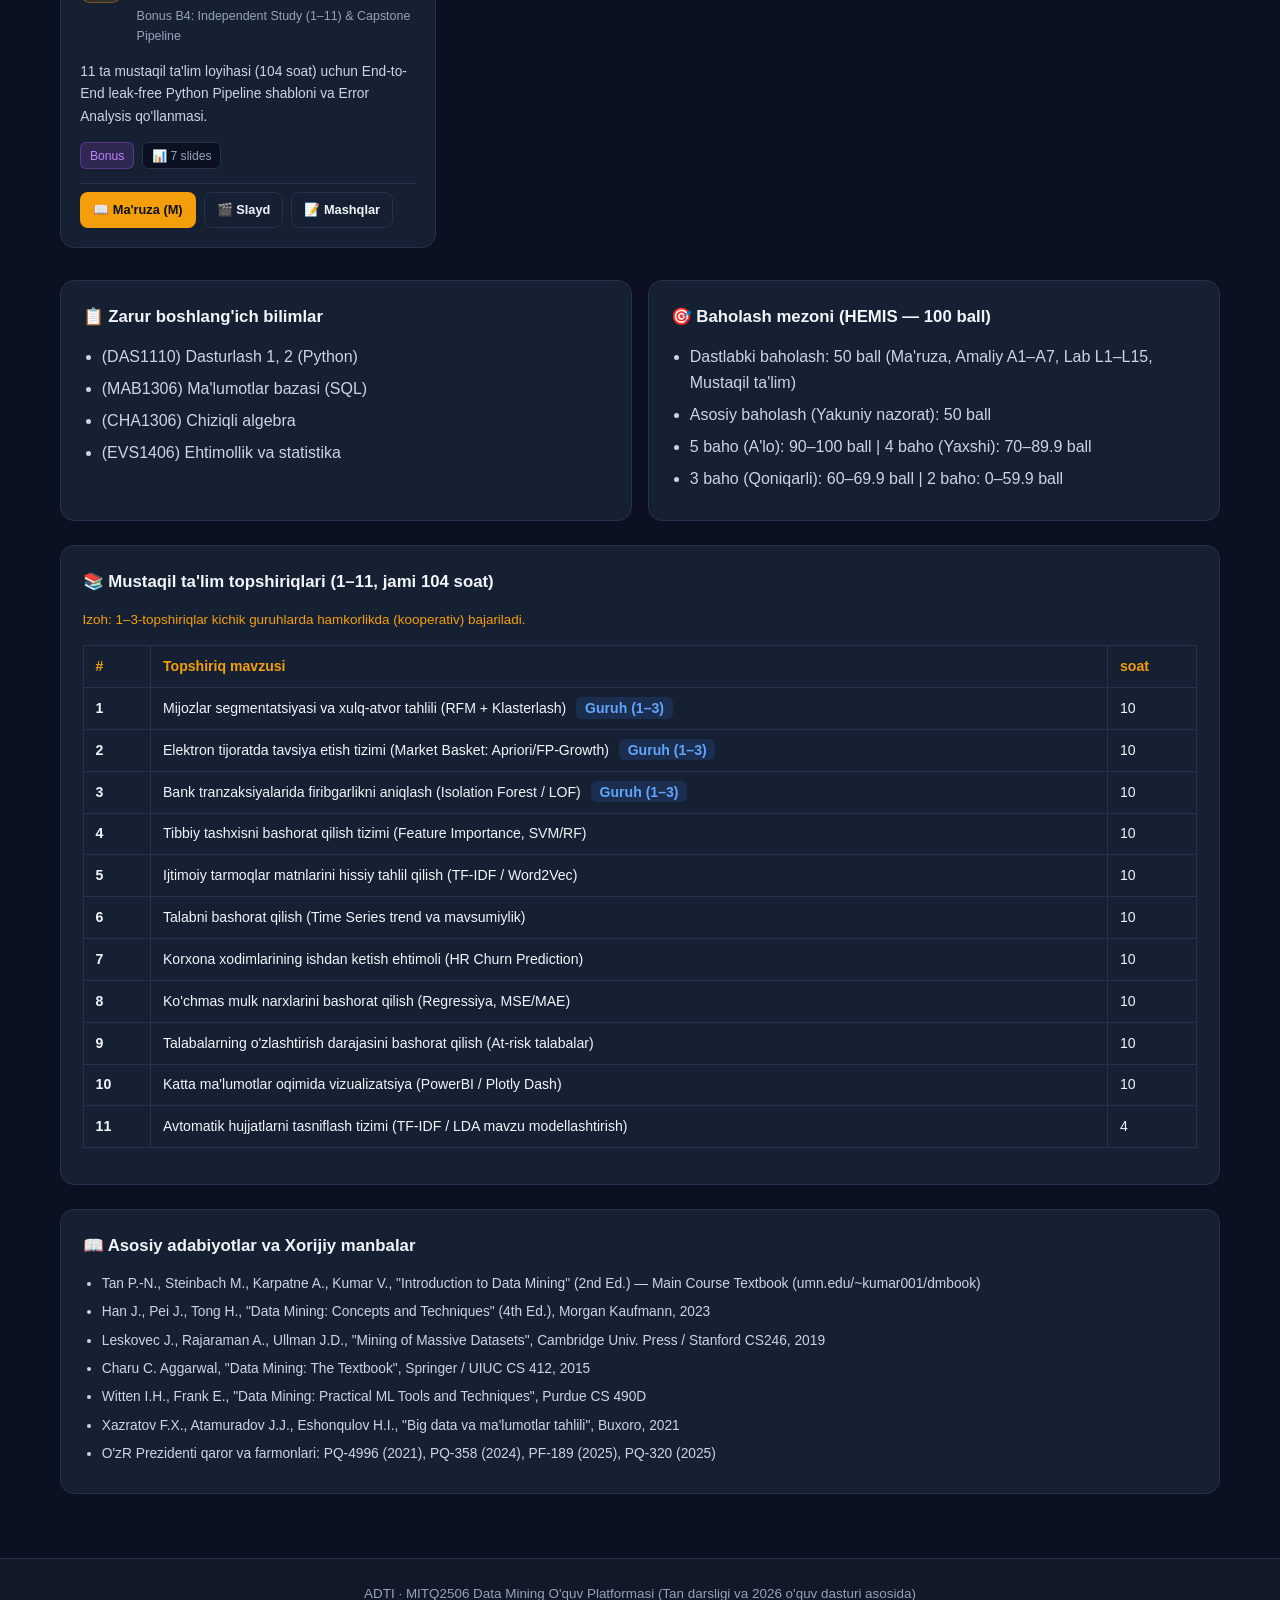
==== commit 46a691b5: "Align 1-to-1 with MITQ2506 syllabus (M1-M15, L1-L15, A1-A7, Bonus B1-B4) and Tan textbook + add Matc" ====
--- a/index.html
+++ b/index.html
@@ -17,6 +17,7 @@
   <script src="js/data-topics-3.js"></script>
   <script src="js/data-topics-4.js"></script>
   <script src="js/data-topics-5.js"></script>
+  <script src="js/data-topics-bonus.js"></script>
   <script src="js/data-practice.js"></script>
   <script src="js/app.js"></script>
 </body>
--- a/css/styles.css
+++ b/css/styles.css
@@ -962,3 +962,109 @@
   overflow-y: hidden;
   padding: 0.25rem 0;
 }
+
+/* Matching & Fill-in-the-Gap Interactive Exercises */
+.exercise-box {
+  background: var(--bg-secondary);
+  border: 1px solid var(--border-color);
+  border-radius: 18px;
+  padding: 1.5rem;
+  margin-bottom: 1.5rem;
+}
+
+.match-grid {
+  display: grid;
+  grid-template-columns: 1fr 1fr;
+  gap: 0.75rem;
+  margin-top: 0.9rem;
+}
+
+@media (max-width: 640px) {
+  .match-grid {
+    grid-template-columns: 1fr;
+  }
+}
+
+.match-col {
+  display: flex;
+  flex-direction: column;
+  gap: 0.5rem;
+}
+
+.match-btn {
+  text-align: left;
+  padding: 0.65rem 0.85rem;
+  border-radius: 9px;
+  border: 1px solid var(--border-color);
+  background: var(--bg-card);
+  color: var(--text-primary);
+  font-size: 0.86rem;
+  cursor: pointer;
+  transition: all 0.15s;
+}
+
+.match-btn.selected {
+  border-color: var(--accent);
+  background: var(--accent-soft);
+}
+
+.match-btn.matched {
+  border-color: var(--emerald);
+  background: var(--emerald-soft);
+  color: var(--emerald);
+  cursor: default;
+}
+
+.match-btn.wrong-flash {
+  border-color: var(--red);
+  background: var(--red-soft);
+}
+
+.gap-item {
+  background: var(--bg-card);
+  border: 1px solid var(--border-color);
+  border-radius: 11px;
+  padding: 0.95rem 1.1rem;
+  margin-bottom: 0.75rem;
+  font-size: 0.92rem;
+}
+
+.gap-input {
+  display: inline-block;
+  width: 155px;
+  padding: 0.25rem 0.55rem;
+  margin: 0 0.25rem;
+  border-radius: 7px;
+  border: 1px solid var(--border-accent);
+  background: var(--bg-primary);
+  color: var(--text-primary);
+  font-family: var(--font-mono);
+  font-size: 0.85rem;
+}
+
+.gap-input.ok {
+  border-color: var(--emerald);
+  background: var(--emerald-soft);
+}
+
+.gap-input.bad {
+  border-color: var(--red);
+  background: var(--red-soft);
+}
+
+.badge-bonus {
+  background: rgba(168, 85, 247, 0.16);
+  color: #c084fc;
+  border: 1px solid rgba(168, 85, 247, 0.35);
+}
+
+.sidebar-divider {
+  margin: 0.85rem 0 0.5rem;
+  padding-top: 0.75rem;
+  border-top: 1px solid var(--border-color);
+  font-size: 0.74rem;
+  text-transform: uppercase;
+  letter-spacing: 0.06em;
+  color: #c084fc;
+  font-weight: 700;
+}
